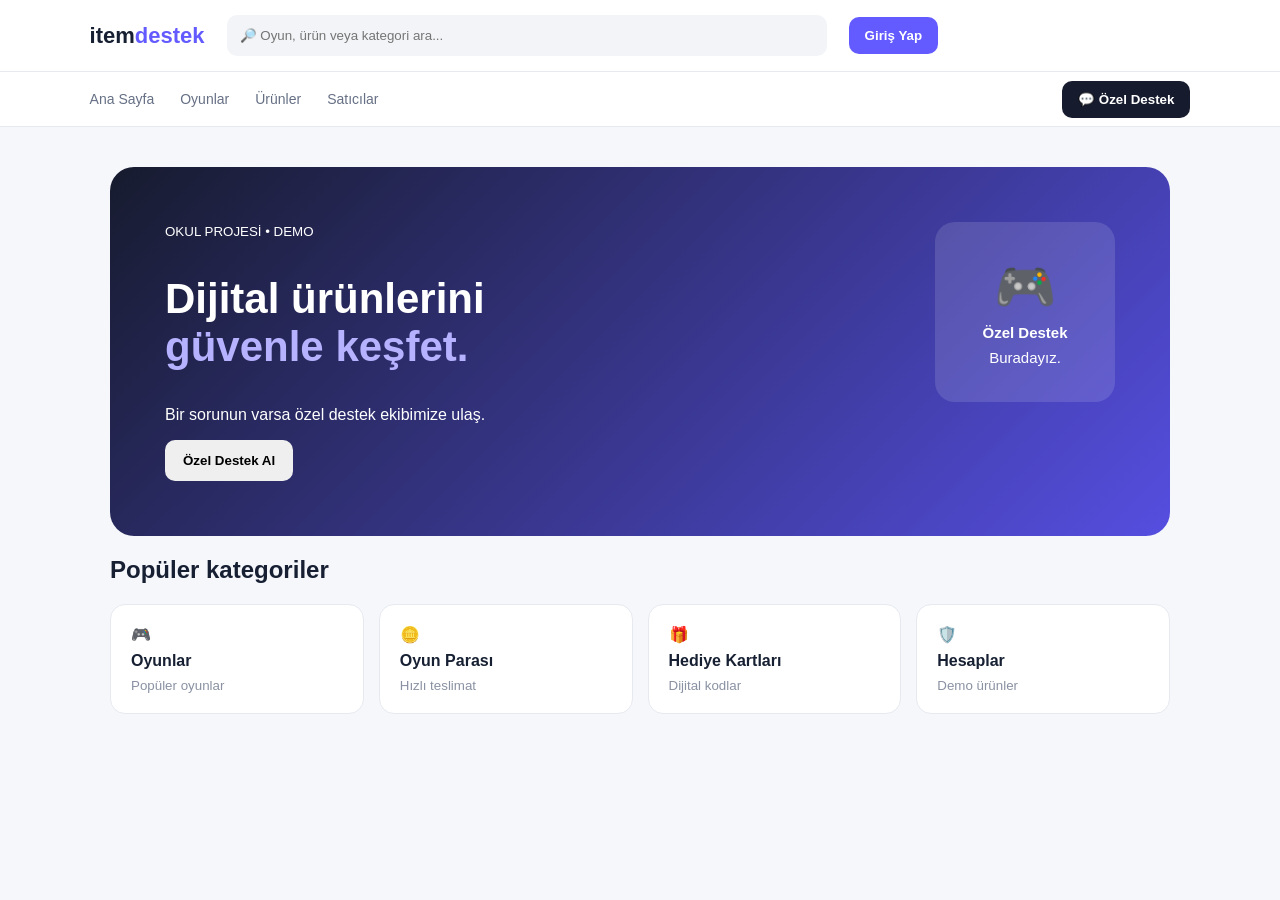
==== index.html @ 0b336c00 "Add files via upload" ====
<!doctype html>
<html lang="tr"><head><meta charset="utf-8"><meta name="viewport" content="width=device-width,initial-scale=1">
<title>ItemDestek</title><link rel="stylesheet" href="style.css"></head>
<body>
<header><b>item<span>destek</span></b><input placeholder="🔎 Oyun, ürün veya kategori ara..."><button>Giriş Yap</button></header>
<nav><a>Ana Sayfa</a><a>Oyunlar</a><a>Ürünler</a><a>Satıcılar</a><button id="open">💬 Özel Destek</button></nav>
<main><section class="hero"><div><small>OKUL PROJESİ • DEMO</small><h1>Dijital ürünlerini<br><em>güvenle keşfet.</em></h1><p>Bir sorunun varsa özel destek ekibimize ulaş.</p><button id="heroOpen">Özel Destek Al</button></div><div class="box">🎮<strong>Özel Destek</strong><small>Buradayız.</small></div></section>
<h2>Popüler kategoriler</h2><div class="cards"><div>🎮<b>Oyunlar</b><small>Popüler oyunlar</small></div><div>🪙<b>Oyun Parası</b><small>Hızlı teslimat</small></div><div>🎁<b>Hediye Kartları</b><small>Dijital kodlar</small></div><div>🛡️<b>Hesaplar</b><small>Demo ürünler</small></div></div></main>

<div id="chat" class="chat hidden"><div class="head"><b>💬 Özel Destek</b><button id="close">×</button></div>
<div id="messages" class="messages"><div class="msg agent">Merhaba! Ben özel destek. Size nasıl yardımcı olabilirim?</div></div>
<div class="composer"><input id="message" placeholder="Mesajını yaz..."><button id="send">Gönder</button></div></div>
<script src="config.js"></script><script src="app.js"></script></body></html>
---- style.css ----
*{box-sizing:border-box}body{margin:0;background:#f5f7fb;color:#172033;font-family:Arial,sans-serif}header{height:72px;background:#fff;display:flex;align-items:center;gap:22px;padding:0 7%;border-bottom:1px solid #e6e9ef}header b{font-size:22px}header b span{color:#635bff}header input{flex:1;max-width:600px;padding:13px;border:0;background:#f2f4f7;border-radius:10px}header button,nav button{border:0;border-radius:10px;padding:11px 16px;font-weight:700;cursor:pointer}header button{background:#635bff;color:#fff}nav{height:55px;background:#fff;padding:0 7%;display:flex;gap:26px;align-items:center;border-bottom:1px solid #e6e9ef}nav a{color:#667085;font-size:14px}nav button{margin-left:auto;background:#171b2e;color:white}main{max-width:1100px;margin:40px auto;padding:0 20px}.hero{padding:55px;border-radius:24px;background:linear-gradient(135deg,#171b2e,#554ee0);color:white;display:flex;justify-content:space-between}.hero h1{font-size:42px}.hero em{color:#b7b2ff;font-style:normal}.hero button{padding:13px 18px;border:0;border-radius:10px;font-weight:700}.box{width:180px;height:180px;background:#ffffff20;border-radius:20px;display:flex;flex-direction:column;align-items:center;justify-content:center;font-size:50px}.box strong,.box small{font-size:15px;margin-top:8px}.cards{display:grid;grid-template-columns:repeat(4,1fr);gap:15px}.cards div,.ticket,.notice{background:#fff;border:1px solid #e6e9ef;border-radius:15px;padding:20px}.cards b,.cards small{display:block;margin-top:8px}.cards small{color:#8991a2}.chat{position:fixed;right:22px;bottom:22px;width:360px;height:500px;background:white;border-radius:18px;box-shadow:0 15px 50px #0003;display:flex;flex-direction:column;overflow:hidden}.hidden{display:none}.head{background:#171b2e;color:#fff;padding:16px;display:flex;justify-content:space-between}.head button{background:none;border:0;color:white;font-size:25px}.messages{flex:1;padding:15px;overflow:auto;background:#f7f8fb}.msg{padding:10px 12px;border-radius:12px;margin-bottom:9px;max-width:82%;font-size:14px}.agent{background:white;border:1px solid #e4e7ec}.user{background:#635bff;color:#fff;margin-left:auto}.composer{display:flex;gap:7px;padding:11px;border-top:1px solid #eee}.composer input{flex:1;padding:10px;border:1px solid #ddd;border-radius:9px}.composer button,.ticket button{background:#635bff;color:white;border:0;border-radius:9px;padding:9px 12px}.ticket{margin:10px 0}.ticket p{white-space:pre-wrap}@media(max-width:700px){.box{display:none}.cards{grid-template-columns:1fr 1fr}.chat{width:calc(100% - 20px);right:10px;bottom:10px}}
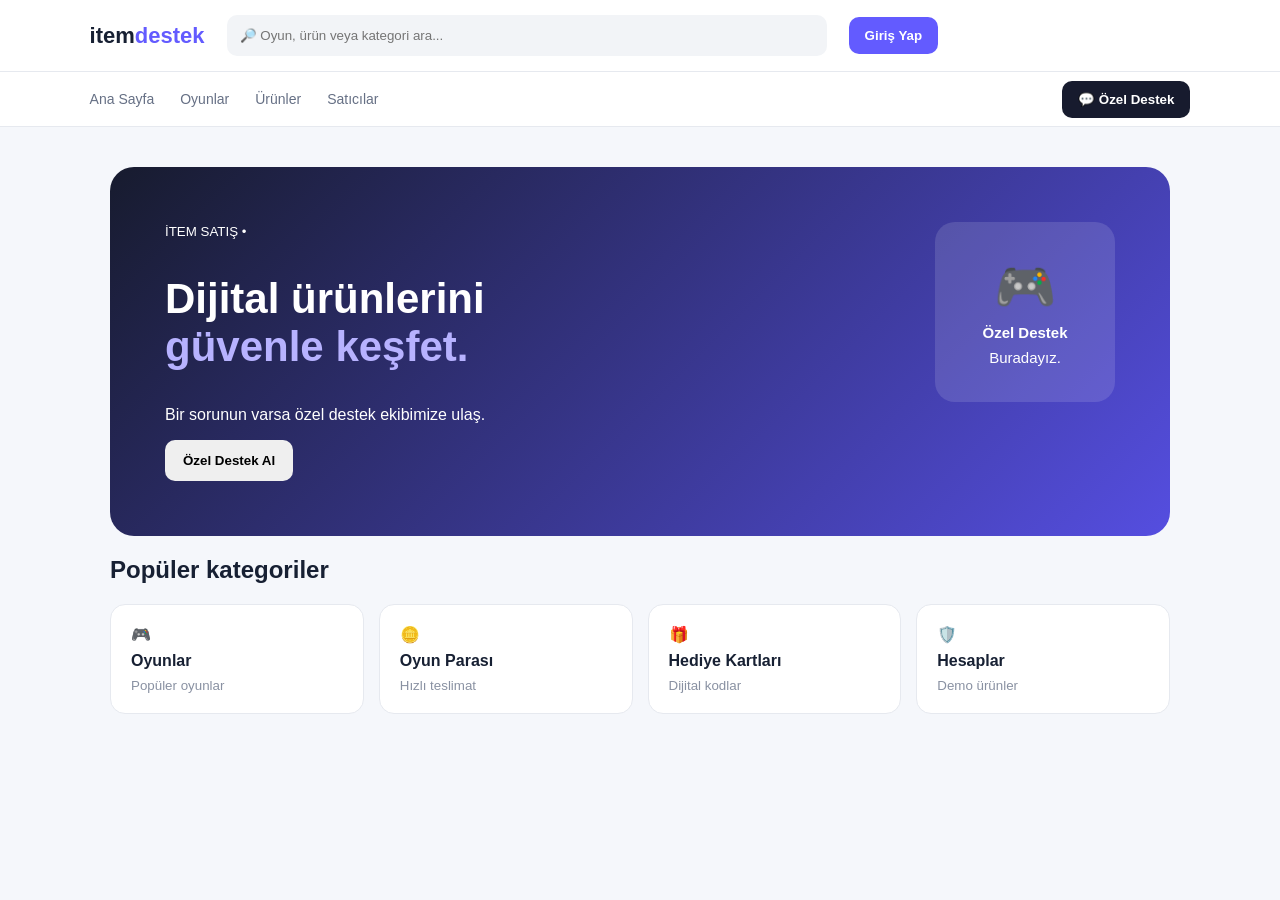
==== commit 972d7d60: "Update index.html" ====
--- a/index.html
+++ b/index.html
@@ -4,10 +4,10 @@
 <body>
 <header><b>item<span>destek</span></b><input placeholder="🔎 Oyun, ürün veya kategori ara..."><button>Giriş Yap</button></header>
 <nav><a>Ana Sayfa</a><a>Oyunlar</a><a>Ürünler</a><a>Satıcılar</a><button id="open">💬 Özel Destek</button></nav>
-<main><section class="hero"><div><small>OKUL PROJESİ • DEMO</small><h1>Dijital ürünlerini<br><em>güvenle keşfet.</em></h1><p>Bir sorunun varsa özel destek ekibimize ulaş.</p><button id="heroOpen">Özel Destek Al</button></div><div class="box">🎮<strong>Özel Destek</strong><small>Buradayız.</small></div></section>
+<main><section class="hero"><div><small>İTEM SATIŞ • </small><h1>Dijital ürünlerini<br><em>güvenle keşfet.</em></h1><p>Bir sorunun varsa özel destek ekibimize ulaş.</p><button id="heroOpen">Özel Destek Al</button></div><div class="box">🎮<strong>Özel Destek</strong><small>Buradayız.</small></div></section>
 <h2>Popüler kategoriler</h2><div class="cards"><div>🎮<b>Oyunlar</b><small>Popüler oyunlar</small></div><div>🪙<b>Oyun Parası</b><small>Hızlı teslimat</small></div><div>🎁<b>Hediye Kartları</b><small>Dijital kodlar</small></div><div>🛡️<b>Hesaplar</b><small>Demo ürünler</small></div></div></main>
 
 <div id="chat" class="chat hidden"><div class="head"><b>💬 Özel Destek</b><button id="close">×</button></div>
 <div id="messages" class="messages"><div class="msg agent">Merhaba! Ben özel destek. Size nasıl yardımcı olabilirim?</div></div>
 <div class="composer"><input id="message" placeholder="Mesajını yaz..."><button id="send">Gönder</button></div></div>
-<script src="config.js"></script><script src="app.js"></script></body></html>+<script src="config.js?v=2"></script><script src="app.js?v=2"></script>
